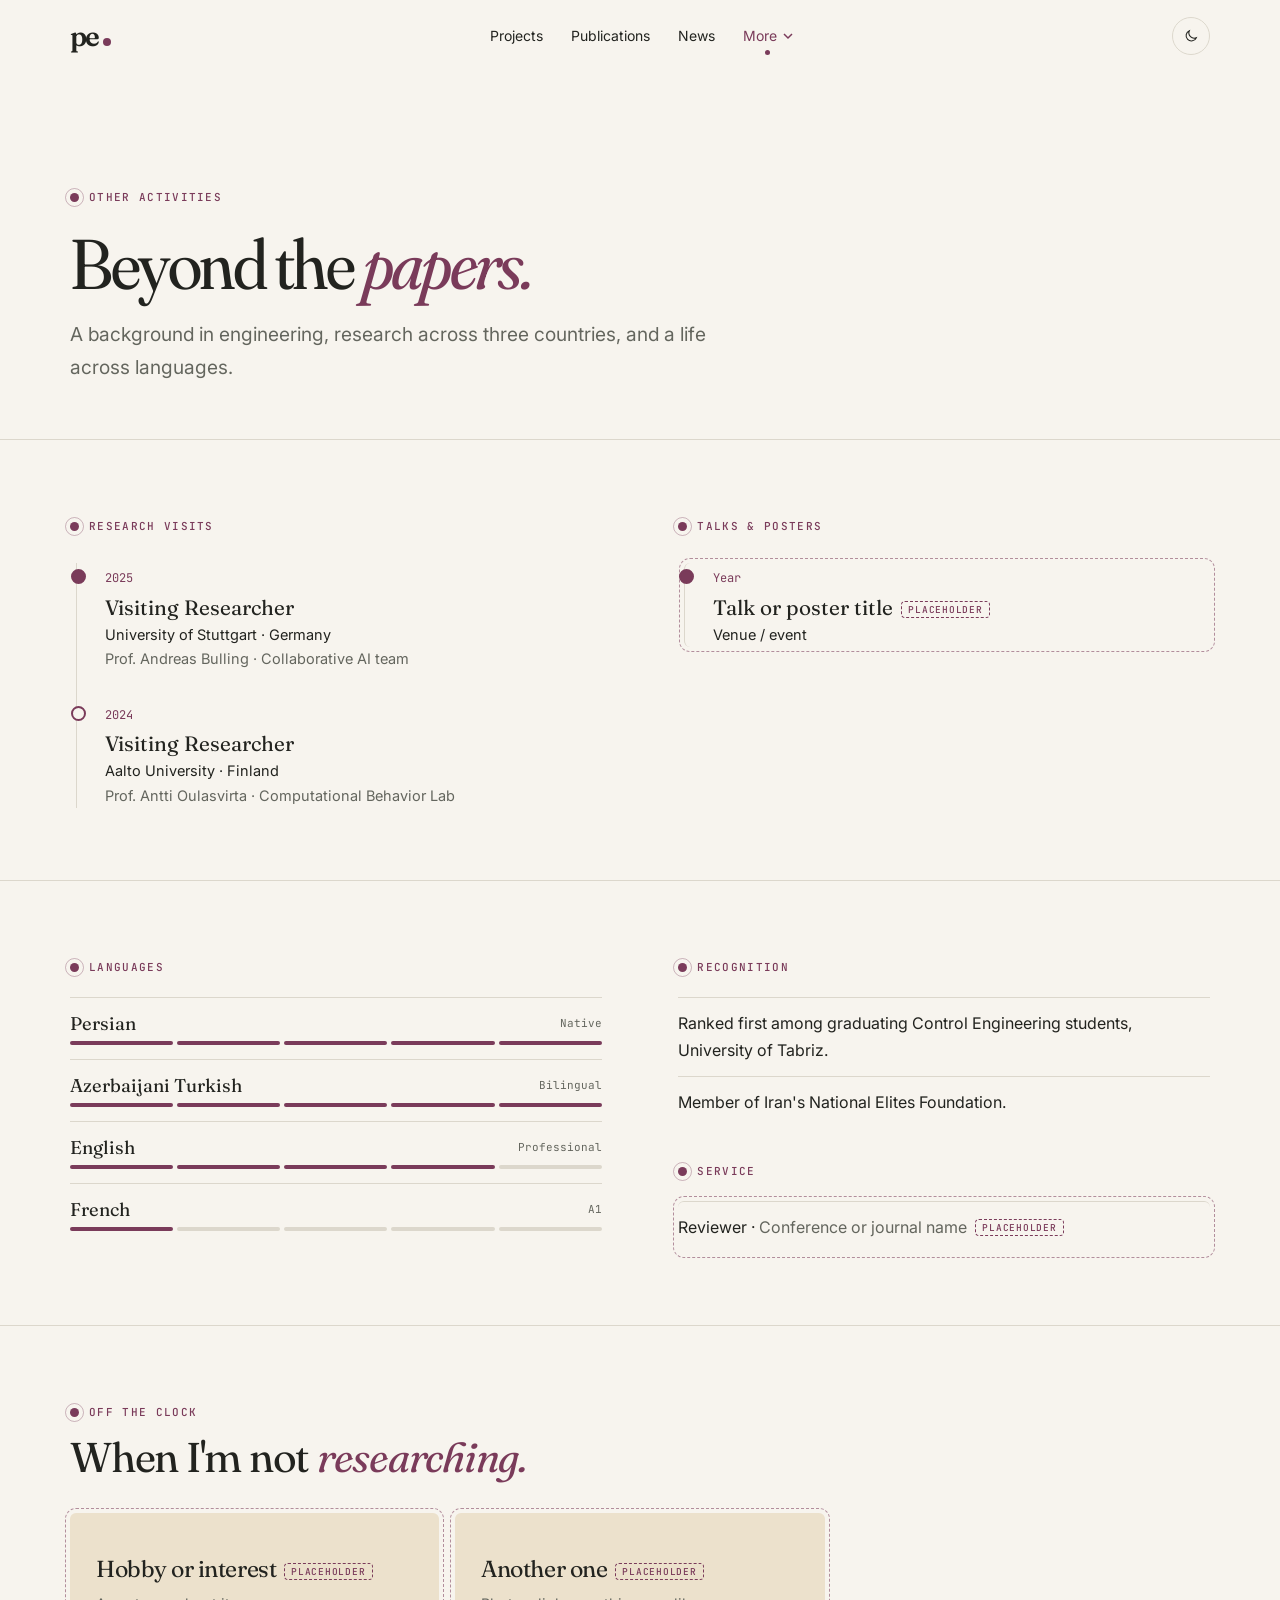
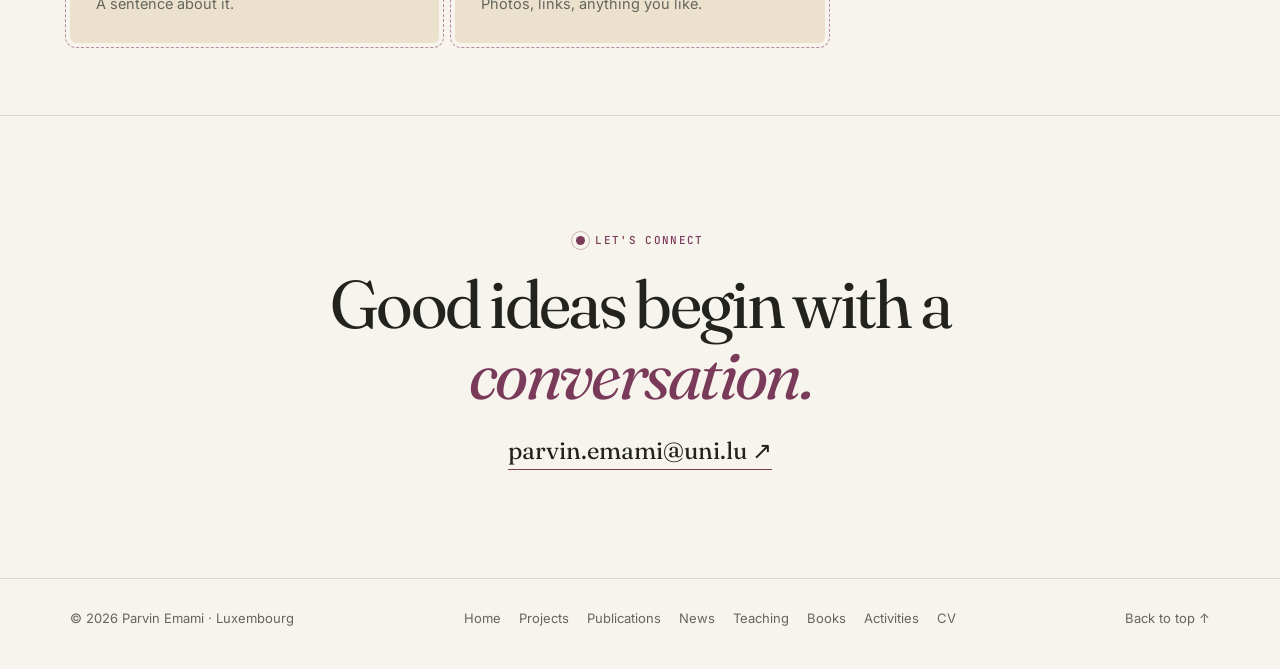
==== activities.html @ 9f2cbd9a "Multi-page academic website Co-Authored-By: Claude Opus 5.5 <noreply@anthropic.com>" ====
<!doctype html>
<html lang="en">
<head>
  <meta charset="utf-8">
  <meta name="viewport" content="width=device-width, initial-scale=1">
  <title>Activities · Parvin Emami</title>
  <meta name="description" content="Research visits, talks, service, languages and life beyond research.">
  <meta property="og:title" content="Activities · Parvin Emami">
  <meta property="og:description" content="Research visits, talks, service, languages and life beyond research.">
  <link rel="icon" href="assets/favicon.svg" type="image/svg+xml">
  <link rel="preconnect" href="https://fonts.googleapis.com">
  <link rel="preconnect" href="https://fonts.gstatic.com" crossorigin>
  <link rel="stylesheet" href="https://fonts.googleapis.com/css2?family=Fraunces:ital,opsz,wght,SOFT@0,9..144,300..600,0..100;1,9..144,300..600,0..100&family=Inter:wght@400;500;600&family=JetBrains+Mono:wght@400;500&family=Vazirmatn:wght@400;500&display=swap">
  <link rel="stylesheet" href="assets/css/site.css">
  <script>try{var t=localStorage.getItem("theme");if(t)document.documentElement.dataset.theme=t}catch(e){}</script>
</head>
<body data-page="activities" id="top">
  <a class="skip-link" href="#main">Skip to content</a>
  <header id="site-header"></header>
  <noscript><p class="wrap" style="padding:16px 0">This site uses JavaScript to display its content. Email: parvin.emami@uni.lu</p></noscript>
  <main id="main">
    <div class="wrap page-head">
      <p class="eyebrow"><span class="fix" aria-hidden="true"></span>Other activities</p>
      <h1 class="display">Beyond the <em>papers.</em></h1>
      <p class="lede">A background in engineering, research across three countries, and a life across languages.</p>
    </div>
    <section class="block"><div class="wrap grid-2" style="gap:clamp(32px,6vw,80px)">
      <div><p class="eyebrow"><span class="fix" aria-hidden="true"></span>Research visits</p><ol class="timeline" id="visits" style="margin-top:24px"></ol></div>
      <div><p class="eyebrow"><span class="fix" aria-hidden="true"></span>Talks &amp; posters</p><ol class="timeline" id="talks" style="margin-top:24px"></ol></div>
    </div></section>
    <section class="block"><div class="wrap grid-2" style="gap:clamp(32px,6vw,80px)">
      <div><p class="eyebrow"><span class="fix" aria-hidden="true"></span>Languages</p><dl id="languages" style="margin-top:16px"></dl></div>
      <div>
        <p class="eyebrow"><span class="fix" aria-hidden="true"></span>Recognition</p><ul class="plain-list" id="recognition" style="margin-top:16px"></ul>
        <p class="eyebrow" style="margin-top:36px"><span class="fix" aria-hidden="true"></span>Service</p><ul class="plain-list" id="service" style="margin-top:16px"></ul>
      </div>
    </div></section>
    <section class="block"><div class="wrap">
      <div class="block-head"><div><p class="eyebrow"><span class="fix" aria-hidden="true"></span>Off the clock</p><h2>When I'm not <em>researching.</em></h2></div></div>
      <div class="grid-3" id="hobbies"></div>
    </div></section>
  </main>
  <section id="contact" aria-label="Contact"></section>
  <footer id="site-footer"></footer>
  <script src="assets/js/data.js"></script>
  <script src="assets/js/main.js"></script>
</body>
</html>
---- assets/css/site.css ----
/* ==========================================================================
   Parvin Emami — site styles
   Colors live in the tokens below; dark mode redefines them.
   ========================================================================== */

:root {
  --paper: #f7f4ee;
  --paper-2: #efebe2;
  --ink: #22231f;
  --muted: #64665e;
  --line: #dcd7cc;
  --accent: #7a3b5a;        /* plum — fixations, links */
  --accent-soft: #e9d5df;
  --plum: #e8d3dc;
  --sky: #d5e0ea;
  --sage: #dbe3d3;
  --sand: #ece1cc;
  --gaze: rgba(122, 59, 90, .9);
  --gaze-soft: rgba(122, 59, 90, .14);
  --shadow: 0 1px 2px rgba(34, 35, 31, .05), 0 12px 30px -16px rgba(34, 35, 31, .22);

  --serif: "Fraunces", Georgia, "Times New Roman", serif;
  --sans: "Inter", system-ui, -apple-system, "Segoe UI", sans-serif;
  --mono: "JetBrains Mono", ui-monospace, SFMono-Regular, Menlo, monospace;
  --persian: "Vazirmatn", "Tahoma", sans-serif;

  --max: 1140px;
  --gutter: clamp(16px, 4vw, 40px);
  color-scheme: light;
}

@media (prefers-color-scheme: dark) {
  :root:not([data-theme="light"]) {
    --paper: #16171a; --paper-2: #1e1f23; --ink: #ece8e1; --muted: #a29f97; --line: #33343a;
    --accent: #e3a0bf; --accent-soft: #3d2531;
    --plum: #2e2229; --sky: #1f2a35; --sage: #222b20; --sand: #2c2719;
    --gaze: rgba(227, 160, 191, .9); --gaze-soft: rgba(227, 160, 191, .14);
    --shadow: 0 1px 2px rgba(0, 0, 0, .3), 0 12px 30px -16px rgba(0, 0, 0, .6);
    color-scheme: dark;
  }
}
:root[data-theme="dark"] {
  --paper: #16171a; --paper-2: #1e1f23; --ink: #ece8e1; --muted: #a29f97; --line: #33343a;
  --accent: #e3a0bf; --accent-soft: #3d2531;
  --plum: #2e2229; --sky: #1f2a35; --sage: #222b20; --sand: #2c2719;
  --gaze: rgba(227, 160, 191, .9); --gaze-soft: rgba(227, 160, 191, .14);
  --shadow: 0 1px 2px rgba(0, 0, 0, .3), 0 12px 30px -16px rgba(0, 0, 0, .6);
  color-scheme: dark;
}

/* ---------- Base ---------- */
* { box-sizing: border-box; }
html { scroll-behavior: smooth; scroll-padding-top: 90px; -webkit-text-size-adjust: 100%; }
body {
  margin: 0; background: var(--paper); color: var(--ink);
  font: 16px/1.7 var(--sans); overflow-x: hidden;
  transition: background-color .3s, color .3s;
}
::selection { background: var(--accent-soft); }
a { color: inherit; text-underline-offset: 4px; text-decoration-thickness: 1px; }
a:hover { color: var(--accent); }
:focus-visible { outline: 2px solid var(--accent); outline-offset: 4px; border-radius: 2px; }
h1, h2, h3, h4, p, figure, ul, ol, dl, dd { margin: 0; }
ul, ol { padding: 0; list-style: none; }
img { max-width: 100%; display: block; }
em { font-style: italic; }
button { font: inherit; color: inherit; }

.wrap { width: min(var(--max), 100% - 2 * var(--gutter)); margin-inline: auto; }
.skip-link { position: absolute; left: 16px; top: -100px; z-index: 100; padding: 8px 14px; background: var(--ink); color: var(--paper); border-radius: 6px; }
.skip-link:focus { top: 12px; }
.sr-only { position: absolute; width: 1px; height: 1px; overflow: hidden; clip: rect(0 0 0 0); white-space: nowrap; }

/* ---------- Type helpers ---------- */
.eyebrow {
  display: inline-flex; align-items: center; gap: 10px;
  font: 500 11px/1.4 var(--mono); letter-spacing: .12em; text-transform: uppercase; color: var(--accent);
}
.fix { /* a fixation dot: the site's recurring marker */
  position: relative; width: 9px; height: 9px; border-radius: 50%; background: var(--accent); flex: none;
}
.fix::after { content: ""; position: absolute; inset: -5px; border-radius: 50%; border: 1px solid var(--accent); opacity: .35; }
.display { font: 400 clamp(2.4rem, 6vw, 4.4rem)/1.02 var(--serif); letter-spacing: -.035em; font-variation-settings: "SOFT" 50, "opsz" 144; }
.display em, h2 em { color: var(--accent); }
.lede { font-size: clamp(1.05rem, 1.6vw, 1.2rem); color: var(--muted); max-width: 640px; }
.muted { color: var(--muted); }
.mono { font-family: var(--mono); font-size: 12px; }

/* ---------- Header / nav ---------- */
.site-header {
  position: sticky; top: 0; z-index: 50;
  background: color-mix(in srgb, var(--paper) 82%, transparent);
  backdrop-filter: saturate(1.4) blur(14px); -webkit-backdrop-filter: saturate(1.4) blur(14px);
  border-bottom: 1px solid transparent; transition: border-color .3s;
}
.site-header.scrolled { border-bottom-color: var(--line); }
.nav { display: flex; align-items: center; justify-content: space-between; gap: 20px; height: 72px; }
.wordmark { font: 600 28px/1 var(--serif); letter-spacing: -.06em; text-decoration: none; display: inline-flex; align-items: baseline; gap: 2px; }
.wordmark .fix { width: 8px; height: 8px; margin-left: 2px; }
.wordmark .fix::after { display: none; }
.nav-links { display: flex; align-items: center; gap: 4px; }
.nav-links > a, .more-btn {
  position: relative; padding: 8px 12px; border-radius: 999px; font-size: 14px; text-decoration: none;
  background: none; border: 0; cursor: pointer; display: inline-flex; align-items: center; gap: 6px;
}
.nav-links > a:hover, .more-btn:hover { background: var(--paper-2); color: var(--ink); }
.nav-links a[aria-current="page"], .more-btn.active { color: var(--accent); }
.nav-links > a[aria-current="page"]::after, .more-btn.active::after {
  content: ""; position: absolute; left: 50%; bottom: 1px; width: 5px; height: 5px; margin-left: -2.5px; border-radius: 50%; background: var(--accent);
}
.more { position: relative; }
.more-btn svg { transition: transform .2s; }
.more-btn[aria-expanded="true"] svg { transform: rotate(180deg); }
.more-menu {
  position: absolute; right: 0; top: calc(100% + 8px); min-width: 220px; padding: 8px;
  background: var(--paper); border: 1px solid var(--line); border-radius: 14px; box-shadow: var(--shadow);
  opacity: 0; visibility: hidden; transform: translateY(-4px); transition: .18s;
}
.more-menu.open { opacity: 1; visibility: visible; transform: none; }
.more-menu a { display: flex; flex-direction: column; padding: 9px 12px; border-radius: 9px; text-decoration: none; font-size: 14px; }
.more-menu a small { color: var(--muted); font-size: 12px; }
.more-menu a:hover { background: var(--paper-2); color: var(--ink); }
.more-menu a[aria-current="page"] { color: var(--accent); }
.nav-tools { display: flex; align-items: center; gap: 6px; }
.icon-btn {
  width: 38px; height: 38px; border-radius: 50%; border: 1px solid var(--line); background: none; cursor: pointer;
  display: inline-grid; place-items: center; transition: border-color .2s, background .2s;
}
.icon-btn:hover { border-color: var(--accent); }
.theme-btn .sun { display: none; }
:root[data-theme="dark"] .theme-btn .sun { display: block; }
:root[data-theme="dark"] .theme-btn .moon { display: none; }
@media (prefers-color-scheme: dark) {
  :root:not([data-theme="light"]) .theme-btn .sun { display: block; }
  :root:not([data-theme="light"]) .theme-btn .moon { display: none; }
}
.menu-btn { display: none; }

@media (max-width: 820px) {
  .menu-btn { display: inline-grid; }
  .nav-links {
    position: fixed; inset: 72px 0 auto 0; flex-direction: column; align-items: stretch; gap: 0;
    padding: 12px 16px 24px; background: var(--paper); border-bottom: 1px solid var(--line);
    transform: translateY(-8px); opacity: 0; visibility: hidden; transition: .2s; max-height: calc(100vh - 72px); overflow: auto;
  }
  .nav-links.open { transform: none; opacity: 1; visibility: visible; }
  .nav-links > a, .more-btn { padding: 12px 4px; border-radius: 0; font-size: 18px; font-family: var(--serif); border-bottom: 1px solid var(--line); width: 100%; justify-content: space-between; }
  .nav-links > a[aria-current="page"]::after, .more-btn.active::after { left: auto; right: 4px; top: 50%; margin-top: -2.5px; }
  .more-btn { display: none; }
  .more-menu { position: static; opacity: 1; visibility: visible; transform: none; box-shadow: none; border: 0; padding: 0; min-width: 0; background: none; }
  .more-menu a { padding: 12px 4px; border-radius: 0; font: 18px var(--serif); border-bottom: 1px solid var(--line); }
  .more-menu a small { display: none; }
}

/* ---------- Page heads ---------- */
.page-head { padding: clamp(48px, 9vw, 110px) 0 clamp(32px, 5vw, 56px); position: relative; }
.page-head .display { margin: 18px 0 18px; max-width: 900px; }
.page-head .persian-note { font-family: var(--persian); color: var(--muted); font-size: 14px; }

section.block { padding: clamp(40px, 6vw, 72px) 0; border-top: 1px solid var(--line); }
.block-head { display: flex; justify-content: space-between; align-items: end; gap: 24px; margin-bottom: 32px; flex-wrap: wrap; }
.block-head h2 { font: 400 clamp(1.8rem, 3.6vw, 2.6rem)/1.1 var(--serif); letter-spacing: -.03em; margin-top: 10px; }
.arrow-link { font-size: 14px; text-decoration: none; border-bottom: 1px solid var(--line); padding-bottom: 3px; white-space: nowrap; }
.arrow-link:hover { border-color: var(--accent); }

/* ---------- Home hero ---------- */
.hero { position: relative; min-height: calc(100svh - 72px); display: grid; align-items: center; padding: 40px 0 60px; isolation: isolate; }
#gaze-canvas { position: absolute; inset: 0; width: 100%; height: 100%; z-index: -1; pointer-events: none; }
.hero-grid { display: grid; grid-template-columns: 1.25fr .9fr; gap: clamp(32px, 6vw, 80px); align-items: center; }
.hero h1 { margin: 22px 0 10px; font: 400 clamp(3.4rem, 10vw, 7.6rem)/.9 var(--serif); letter-spacing: -.055em; font-variation-settings: "SOFT" 100, "opsz" 144; }
.hero h1 em { display: block; color: var(--accent); }
.name-native { font: 500 clamp(1.4rem, 3vw, 2rem)/1.4 var(--persian); color: var(--muted); direction: rtl; display: inline-block; margin-bottom: 22px; }
.hero-statement { font: italic 400 clamp(1.3rem, 2.4vw, 1.75rem)/1.3 var(--serif); letter-spacing: -.01em; max-width: 520px; }
.hero .intro { margin-top: 16px; color: var(--muted); max-width: 520px; }
.chips { display: flex; flex-wrap: wrap; gap: 8px; margin-top: 26px; }
.chip {
  display: inline-flex; align-items: center; gap: 8px; padding: 6px 13px; border-radius: 999px;
  border: 1px solid var(--line); font-size: 13px; text-decoration: none; background: color-mix(in srgb, var(--paper) 70%, transparent);
  transition: border-color .2s, transform .2s, background .2s; cursor: pointer;
}
.chip:hover, .chip[aria-pressed="true"] { border-color: var(--accent); color: var(--accent); }
.chip[aria-pressed="true"] { background: var(--accent-soft); }
.chip .count { font: 11px var(--mono); color: var(--muted); }
.socials { display: flex; flex-wrap: wrap; gap: 10px 22px; margin-top: 26px; }
.socials a { font-size: 14px; text-decoration: none; border-bottom: 1px solid var(--line); padding-bottom: 2px; }
.socials a:hover { border-color: var(--accent); }
.cta-row { display: flex; flex-wrap: wrap; gap: 12px; margin-top: 30px; }
.btn {
  display: inline-flex; align-items: center; gap: 10px; padding: 12px 20px; border-radius: 999px;
  background: var(--ink); color: var(--paper); text-decoration: none; font-size: 14px; border: 1px solid var(--ink); cursor: pointer;
  transition: transform .2s, background .2s, color .2s;
}
.btn:hover { color: var(--paper); background: var(--accent); border-color: var(--accent); transform: translateY(-1px); }
.btn.ghost { background: transparent; color: var(--ink); border-color: var(--line); }
.btn.ghost:hover { border-color: var(--accent); color: var(--accent); background: transparent; }

.portrait { position: relative; justify-self: center; width: min(400px, 100%); }
.portrait-frame {
  position: relative; aspect-ratio: 4 / 5; border-radius: 200px 200px 24px 24px; overflow: hidden;
  background: var(--plum); box-shadow: var(--shadow);
}
.portrait-frame img { width: 100%; height: 100%; object-fit: cover; position: relative; z-index: 1; }
.portrait-frame .monogram { position: absolute; inset: 0; display: grid; place-items: center; }
.portrait-frame .monogram svg { width: 100%; height: 100%; }
.portrait-tag {
  position: absolute; left: -18px; bottom: 32px; z-index: 2; padding: 10px 14px; border-radius: 14px;
  background: var(--paper); box-shadow: var(--shadow); font-size: 12px; max-width: 250px; display: flex; gap: 10px; align-items: center;
}
.portrait-tag .pulse { width: 8px; height: 8px; border-radius: 50%; background: #5b8c5a; flex: none; box-shadow: 0 0 0 0 rgba(91, 140, 90, .6); animation: pulse 2.4s infinite; }
@keyframes pulse { 70% { box-shadow: 0 0 0 9px rgba(91, 140, 90, 0); } 100% { box-shadow: 0 0 0 0 rgba(91, 140, 90, 0); } }
.portrait-caption { margin-top: 16px; font: 11px/1.5 var(--mono); color: var(--muted); text-align: center; }
.gaze-hint { position: absolute; bottom: 18px; left: 0; font: 11px var(--mono); color: var(--muted); display: flex; gap: 8px; align-items: center; }

/* ---------- Cards / grids ---------- */
.grid-3 { display: grid; grid-template-columns: repeat(3, 1fr); gap: 16px; }
.grid-2 { display: grid; grid-template-columns: repeat(2, 1fr); gap: 16px; }
.card {
  position: relative; padding: 26px; border-radius: 20px; background: var(--paper-2); overflow: hidden;
  transition: transform .3s cubic-bezier(.2, .8, .2, 1), box-shadow .3s;
}
a.card { text-decoration: none; display: block; }
a.card:hover { transform: translateY(-3px); box-shadow: var(--shadow); color: inherit; }
.card.plum { background: var(--plum); } .card.sky { background: var(--sky); } .card.sage { background: var(--sage); } .card.sand { background: var(--sand); }
.card .num { font: italic 300 2.2rem/1 var(--serif); opacity: .45; }
.card h3 { font: 400 1.45rem/1.2 var(--serif); letter-spacing: -.02em; margin: 16px 0 10px; }
.card p { font-size: 14.5px; color: var(--muted); }
.tag { font: 500 10.5px/1.4 var(--mono); letter-spacing: .1em; text-transform: uppercase; color: var(--accent); }

/* ---------- Projects page ---------- */
.project {
  display: grid; grid-template-columns: 90px 1fr 1fr; gap: clamp(20px, 4vw, 48px); padding: clamp(28px, 4vw, 44px);
  border-radius: 28px; margin-bottom: 18px; position: relative; overflow: hidden;
}
.project.plum { background: var(--plum); } .project.sky { background: var(--sky); } .project.sage { background: var(--sage); } .project.sand { background: var(--sand); }
.project .num { font: italic 300 3.4rem/1 var(--serif); opacity: .4; }
.project h2 { font: 400 clamp(1.7rem, 3.4vw, 2.5rem)/1.08 var(--serif); letter-spacing: -.03em; margin: 12px 0 0; }
.project .sub { margin-top: 10px; color: var(--muted); font-size: 14px; }
.project .body p { color: var(--ink); opacity: .85; }
.methods { display: flex; flex-wrap: wrap; gap: 6px; margin-top: 18px; }
.methods span { font: 11px var(--mono); padding: 4px 10px; border-radius: 999px; background: color-mix(in srgb, var(--paper) 60%, transparent); }
.status { display: inline-flex; gap: 8px; align-items: center; font: 11px var(--mono); margin-top: 18px; }
.related { margin-top: 20px; border-top: 1px solid color-mix(in srgb, var(--ink) 15%, transparent); padding-top: 14px; }
.related li { font-size: 14px; margin-top: 6px; }
.project svg.deco { position: absolute; right: -40px; bottom: -40px; width: 220px; opacity: .35; pointer-events: none; }

/* ---------- Publications ---------- */
.toolbar { display: flex; flex-wrap: wrap; gap: 14px; align-items: center; justify-content: space-between; margin-bottom: 28px; }
.search {
  flex: 1 1 260px; max-width: 360px; display: flex; align-items: center; gap: 10px; padding: 10px 16px;
  border: 1px solid var(--line); border-radius: 999px; background: var(--paper);
}
.search input { border: 0; outline: 0; background: none; font: inherit; font-size: 14px; color: var(--ink); width: 100%; }
.search:focus-within { border-color: var(--accent); }
.year-group { display: grid; grid-template-columns: 110px 1fr; gap: 24px; padding: 26px 0; border-top: 1px solid var(--line); }
.year-group .yr { font: 300 2.4rem/1 var(--serif); color: var(--muted); position: sticky; top: 96px; align-self: start; }
.pub { padding: 6px 0 22px; }
.pub + .pub { border-top: 1px dashed var(--line); padding-top: 22px; }
.pub h3 { font: 400 1.3rem/1.3 var(--serif); letter-spacing: -.01em; margin: 8px 0 6px; }
.pub h3 a { text-decoration: none; }
.pub h3 a:hover { text-decoration: underline; }
.pub .authors { font-size: 14px; color: var(--muted); }
.pub .authors strong { color: var(--ink); font-weight: 600; }
.pub-actions { display: flex; flex-wrap: wrap; gap: 8px; margin-top: 12px; }
.pill {
  font: 11px var(--mono); padding: 5px 11px; border-radius: 999px; border: 1px solid var(--line); background: none;
  text-decoration: none; cursor: pointer; display: inline-flex; gap: 6px; align-items: center;
}
.pill:hover { border-color: var(--accent); color: var(--accent); }
.venue { display: inline-block; font: 500 10.5px/1 var(--mono); letter-spacing: .08em; padding: 5px 9px; border-radius: 6px; background: var(--accent-soft); color: var(--accent); }
.empty { padding: 40px 0; color: var(--muted); font-style: italic; }
.manuscripts li { display: grid; grid-template-columns: 180px 1fr; gap: 20px; padding: 16px 0; border-top: 1px dashed var(--line); }
.manuscripts h3 { font: 400 1.15rem/1.35 var(--serif); }

/* ---------- News: the scanpath timeline ---------- */
.scanpath { position: relative; padding-left: 0; }
.scanpath::before { content: ""; position: absolute; left: 120px; top: 8px; bottom: 8px; width: 1px; background: var(--line); }
.scanpath li { position: relative; display: grid; grid-template-columns: 120px 1fr; gap: 0; padding: 14px 0; }
.scanpath .when { font: 12px/1.8 var(--mono); color: var(--muted); padding-right: 28px; text-align: right; }
.scanpath .what { padding-left: 40px; position: relative; }
.scanpath .node { position: absolute; left: 0; top: 13px; transform: translate(-50%, 0); border-radius: 50%; background: var(--paper); border: 2px solid var(--accent); display: grid; place-items: center; }
.scanpath .node::before { content: ""; width: 40%; height: 40%; border-radius: 50%; background: var(--accent); }
.scanpath .node.w1 { width: 14px; height: 14px; } .scanpath .node.w2 { width: 20px; height: 20px; } .scanpath .node.w3 { width: 28px; height: 28px; top: 9px; }
.scanpath .what p { font-size: 16px; }
.scanpath .what p em { font-family: var(--serif); font-size: 1.05em; }
.scanpath .tag { display: block; margin-bottom: 2px; }
.reveal { opacity: 0; transform: translateY(14px); transition: opacity .7s, transform .7s cubic-bezier(.2, .8, .2, 1); }
.reveal.in { opacity: 1; transform: none; }

/* compact news list on home */
.news-mini li { display: grid; grid-template-columns: 70px 1fr; gap: 16px; padding: 14px 0; border-top: 1px solid var(--line); font-size: 15px; }
.news-mini li:first-child { border-top: 0; }
.news-mini .when { font: 12px/1.9 var(--mono); color: var(--accent); }

/* ---------- Teaching ---------- */
.course { display: flex; justify-content: space-between; gap: 16px; padding: 18px 0; border-top: 1px solid var(--line); align-items: baseline; }
.course h3 { font: 400 1.4rem/1.2 var(--serif); }
.students { width: 100%; border-collapse: collapse; font-size: 14px; }
.students th { text-align: left; font: 500 10.5px var(--mono); letter-spacing: .1em; text-transform: uppercase; color: var(--muted); padding: 10px 12px 10px 0; border-bottom: 1px solid var(--line); }
.students td { padding: 14px 12px 14px 0; border-bottom: 1px solid var(--line); vertical-align: top; }
.table-scroll { overflow-x: auto; }

/* ---------- Books: a shelf ---------- */
.shelf { display: flex; align-items: flex-end; gap: 6px; padding: 0 12px; min-height: 280px; border-bottom: 10px solid var(--ink); border-radius: 0 0 4px 4px; overflow-x: auto; overflow-y: hidden; padding-top: 30px; }
.spine {
  flex: none; width: 52px; border-radius: 4px 4px 0 0; padding: 14px 0; cursor: pointer; border: 0;
  writing-mode: vertical-rl; transform-origin: bottom center; transition: transform .3s cubic-bezier(.2, .8, .2, 1);
  font: 500 14px/1 var(--serif); letter-spacing: .02em; text-align: left; display: flex; align-items: center; justify-content: space-between;
  box-shadow: inset -4px 0 0 rgba(0, 0, 0, .08), inset 3px 0 0 rgba(255, 255, 255, .25);
  color: #2a2420;
}
.spine small { font: 10px var(--mono); opacity: .7; }
.spine:hover, .spine[aria-pressed="true"] { transform: translateY(-16px) rotate(-2deg); }
.spine:focus-visible { outline-offset: 2px; }
.book-detail { margin-top: 28px; padding: 28px; border-radius: 20px; background: var(--paper-2); min-height: 140px; display: grid; grid-template-columns: 1fr auto; gap: 20px; }
.book-detail h3 { font: 400 1.7rem/1.2 var(--serif); margin: 8px 0 4px; }
.legend { display: flex; flex-wrap: wrap; gap: 16px; font: 12px var(--mono); color: var(--muted); margin-top: 16px; }
.legend i { display: inline-block; width: 10px; height: 10px; border-radius: 2px; margin-right: 6px; vertical-align: -1px; }

/* ---------- Activities ---------- */
.lang { display: grid; grid-template-columns: 1fr auto; gap: 6px 16px; padding: 14px 0; border-top: 1px solid var(--line); align-items: center; }
.lang .meter { grid-column: 1 / -1; display: flex; gap: 4px; }
.lang .meter i { flex: 1; height: 4px; border-radius: 4px; background: var(--line); }
.lang .meter i.on { background: var(--accent); }
.lang dt { font: 400 1.15rem var(--serif); }
.lang dd { font: 11px var(--mono); color: var(--muted); }
.plain-list li { padding: 12px 0; border-top: 1px solid var(--line); }

/* ---------- CV timeline ---------- */
.timeline li { position: relative; padding: 0 0 28px 28px; border-left: 1px solid var(--line); margin-left: 6px; }
.timeline li:last-child { padding-bottom: 0; }
.timeline li::before { content: ""; position: absolute; left: -6px; top: 6px; width: 11px; height: 11px; border-radius: 50%; background: var(--paper); border: 2px solid var(--accent); }
.timeline li:first-child::before { background: var(--accent); }
.timeline .yrs { font: 12px var(--mono); color: var(--accent); }
.timeline h3 { font: 400 1.3rem/1.25 var(--serif); margin: 4px 0 2px; }
.timeline p { font-size: 14.5px; }

/* ---------- Placeholders ---------- */
.placeholder { outline: 1.5px dashed color-mix(in srgb, var(--accent) 55%, transparent); outline-offset: 4px; border-radius: 6px; }
.ph-badge { font: 500 9.5px var(--mono); letter-spacing: .08em; text-transform: uppercase; color: var(--accent); border: 1px dashed var(--accent); border-radius: 4px; padding: 1px 6px; margin-left: 8px; vertical-align: 2px; white-space: nowrap; }

/* ---------- Contact band & footer ---------- */
.contact-band { padding: clamp(56px, 9vw, 110px) 0; border-top: 1px solid var(--line); text-align: center; position: relative; overflow: hidden; }
.contact-band h2 { font: 400 clamp(2.2rem, 6vw, 4.2rem)/1.05 var(--serif); letter-spacing: -.04em; margin: 16px auto 26px; max-width: 800px; }
.contact-band h2 em { color: var(--accent); }
.mail-link { font: 400 clamp(1.1rem, 2.4vw, 1.5rem) var(--serif); text-decoration: none; border-bottom: 1px solid var(--accent); padding-bottom: 4px; word-break: break-word; }
.site-footer { border-top: 1px solid var(--line); padding: 28px 0 40px; font-size: 13px; color: var(--muted); }
.site-footer .wrap { display: flex; flex-wrap: wrap; justify-content: space-between; gap: 14px 24px; align-items: center; }
.site-footer nav { display: flex; flex-wrap: wrap; gap: 6px 18px; }
.site-footer a { text-decoration: none; }

/* ---------- Toast ---------- */
.toast { position: fixed; left: 50%; bottom: 24px; transform: translate(-50%, 20px); background: var(--ink); color: var(--paper); padding: 10px 18px; border-radius: 999px; font-size: 13px; opacity: 0; transition: .25s; z-index: 80; pointer-events: none; }
.toast.show { opacity: 1; transform: translate(-50%, 0); }

/* ---------- Responsive ---------- */
@media (max-width: 960px) {
  .grid-3 { grid-template-columns: 1fr 1fr; }
  .project { grid-template-columns: 1fr; }
  .project .num { font-size: 2.4rem; }
}
@media (max-width: 820px) {
  .hero { min-height: auto; padding-top: 28px; }
  .hero-grid { grid-template-columns: 1fr; }
  .portrait { order: -1; width: min(240px, 70%); justify-self: start; }
  .portrait-tag { left: auto; right: -12px; bottom: 16px; max-width: 200px; }
  .gaze-hint { display: none; }
  .grid-2 { grid-template-columns: 1fr; }
  .year-group { grid-template-columns: 1fr; gap: 6px; }
  .year-group .yr { position: static; font-size: 1.8rem; }
  .manuscripts li { grid-template-columns: 1fr; gap: 4px; }
  .scanpath::before { left: 12px; }
  .scanpath li { grid-template-columns: 1fr; padding-left: 12px; }
  .scanpath .when { text-align: left; padding: 0 0 2px 32px; }
  .scanpath .what { padding-left: 32px; }
  .scanpath .node { top: -20px; }
  .scanpath .node.w3 { top: -24px; }
  .book-detail { grid-template-columns: 1fr; }
}
@media (max-width: 560px) {
  .grid-3 { grid-template-columns: 1fr; }
  .news-mini li { grid-template-columns: 1fr; gap: 2px; }
  .course { flex-direction: column; gap: 4px; }
}

@media (prefers-reduced-motion: reduce) {
  *, *::before, *::after { animation: none !important; transition: none !important; scroll-behavior: auto !important; }
  .reveal { opacity: 1; transform: none; }
}

@media print {
  .site-header, .site-footer, #gaze-canvas, .contact-band, .toolbar, .pub-actions { display: none !important; }
  body { background: #fff; color: #000; }
}
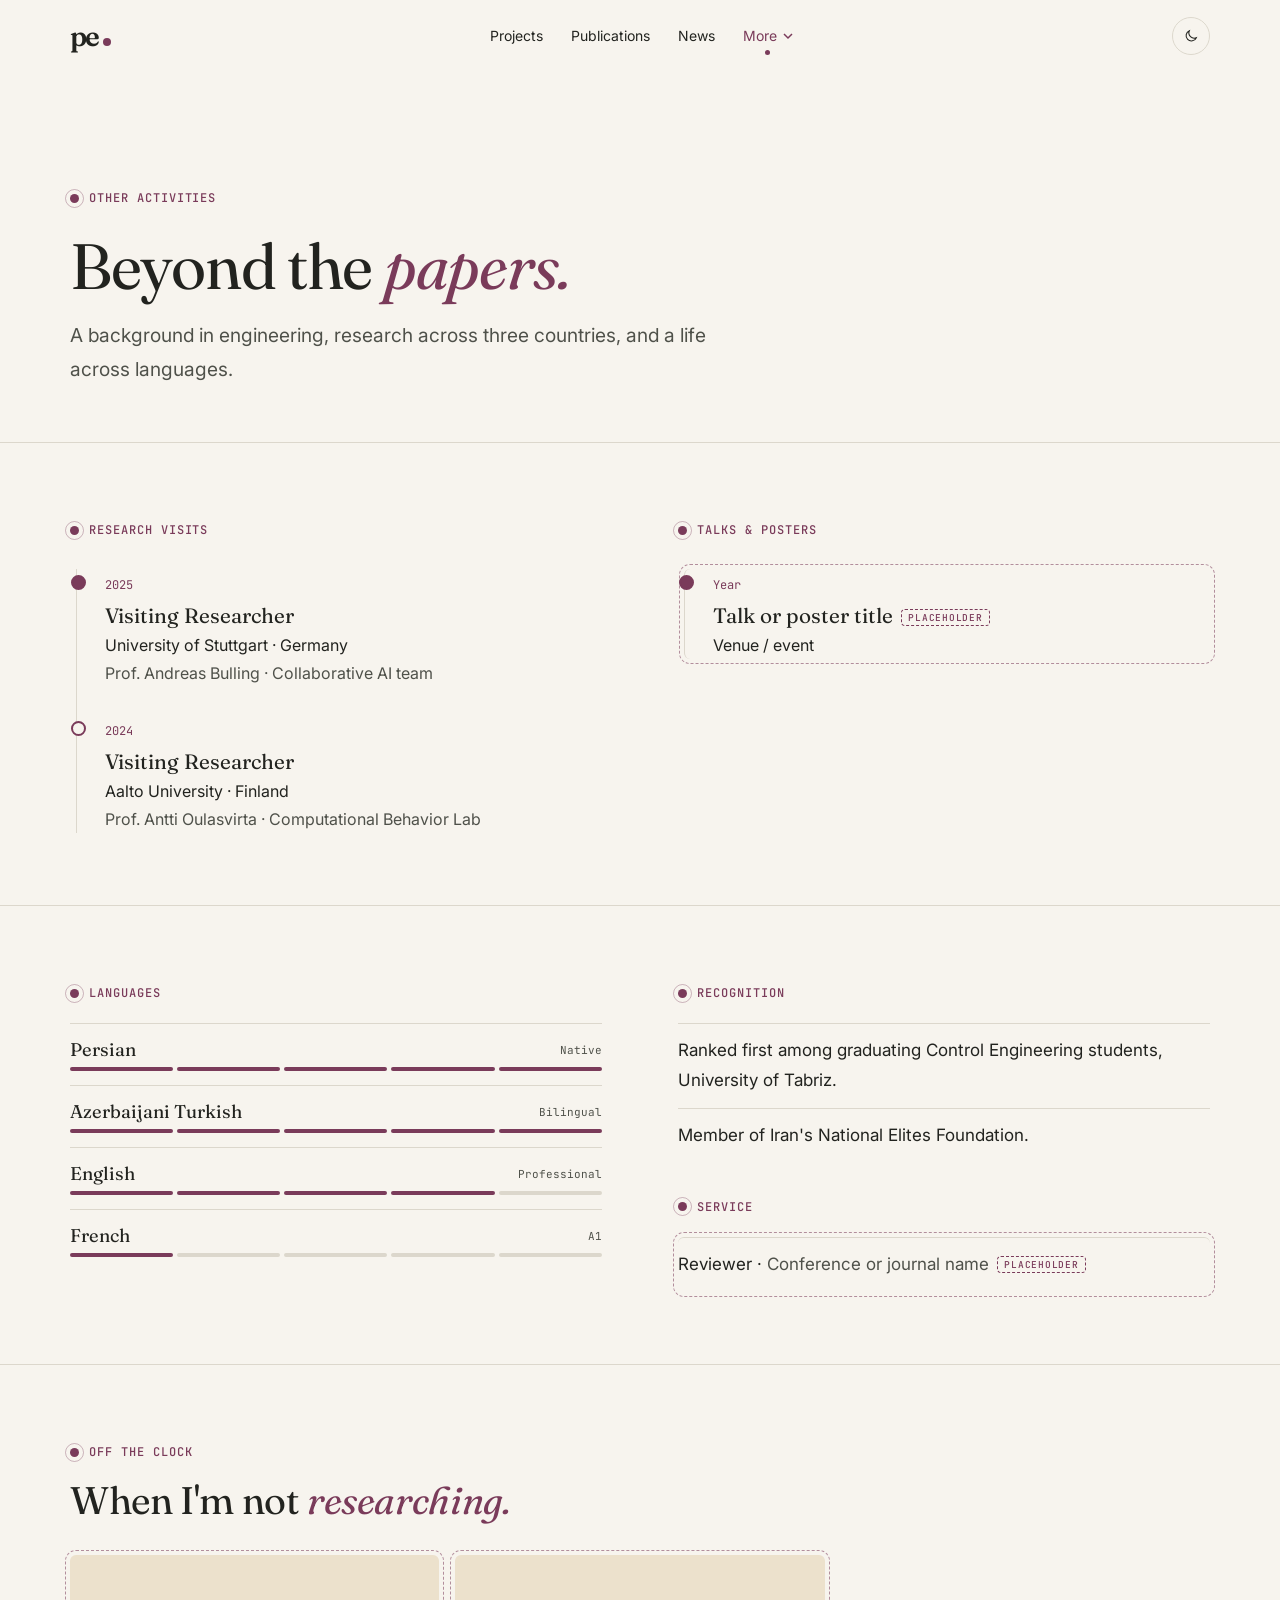
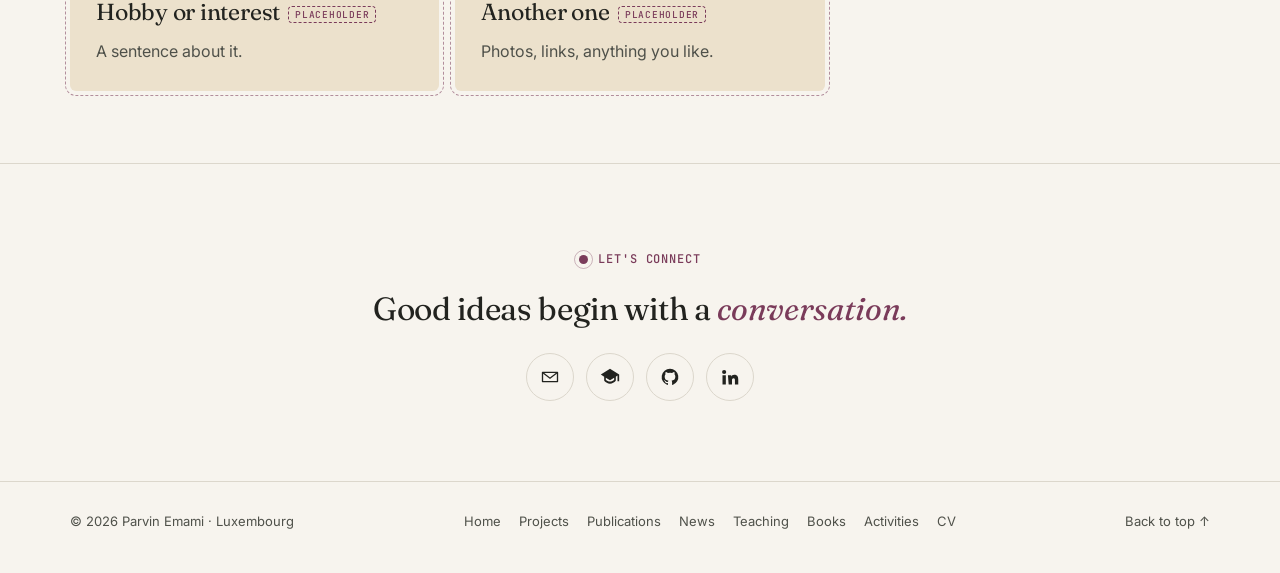
==== commit e2543020: "Improve readability, icon contact links, remove Persian name and em dashes Co-Authored-By: Claude Op" ====
--- a/activities.html
+++ b/activities.html
@@ -10,7 +10,7 @@
   <link rel="icon" href="assets/favicon.svg" type="image/svg+xml">
   <link rel="preconnect" href="https://fonts.googleapis.com">
   <link rel="preconnect" href="https://fonts.gstatic.com" crossorigin>
-  <link rel="stylesheet" href="https://fonts.googleapis.com/css2?family=Fraunces:ital,opsz,wght,SOFT@0,9..144,300..600,0..100;1,9..144,300..600,0..100&family=Inter:wght@400;500;600&family=JetBrains+Mono:wght@400;500&family=Vazirmatn:wght@400;500&display=swap">
+  <link rel="stylesheet" href="https://fonts.googleapis.com/css2?family=Fraunces:ital,opsz,wght,SOFT@0,9..144,300..600,0..100;1,9..144,300..600,0..100&family=Inter:wght@400;500;600&family=JetBrains+Mono:wght@400;500&display=swap">
   <link rel="stylesheet" href="assets/css/site.css">
   <script>try{var t=localStorage.getItem("theme");if(t)document.documentElement.dataset.theme=t}catch(e){}</script>
 </head>
--- a/assets/css/site.css
+++ b/assets/css/site.css
@@ -7,7 +7,7 @@
   --paper: #f7f4ee;
   --paper-2: #efebe2;
   --ink: #22231f;
-  --muted: #64665e;
+  --muted: #4f514a;
   --line: #dcd7cc;
   --accent: #7a3b5a;        /* plum — fixations, links */
   --accent-soft: #e9d5df;
@@ -31,7 +31,7 @@
 
 @media (prefers-color-scheme: dark) {
   :root:not([data-theme="light"]) {
-    --paper: #16171a; --paper-2: #1e1f23; --ink: #ece8e1; --muted: #a29f97; --line: #33343a;
+    --paper: #16171a; --paper-2: #1e1f23; --ink: #ece8e1; --muted: #bdb9b1; --line: #33343a;
     --accent: #e3a0bf; --accent-soft: #3d2531;
     --plum: #2e2229; --sky: #1f2a35; --sage: #222b20; --sand: #2c2719;
     --gaze: rgba(227, 160, 191, .9); --gaze-soft: rgba(227, 160, 191, .14);
@@ -40,7 +40,7 @@
   }
 }
 :root[data-theme="dark"] {
-  --paper: #16171a; --paper-2: #1e1f23; --ink: #ece8e1; --muted: #a29f97; --line: #33343a;
+  --paper: #16171a; --paper-2: #1e1f23; --ink: #ece8e1; --muted: #bdb9b1; --line: #33343a;
   --accent: #e3a0bf; --accent-soft: #3d2531;
   --plum: #2e2229; --sky: #1f2a35; --sage: #222b20; --sand: #2c2719;
   --gaze: rgba(227, 160, 191, .9); --gaze-soft: rgba(227, 160, 191, .14);
@@ -53,7 +53,7 @@
 html { scroll-behavior: smooth; scroll-padding-top: 90px; -webkit-text-size-adjust: 100%; }
 body {
   margin: 0; background: var(--paper); color: var(--ink);
-  font: 16px/1.7 var(--sans); overflow-x: hidden;
+  font: 17px/1.75 var(--sans); overflow-x: hidden;
   transition: background-color .3s, color .3s;
 }
 ::selection { background: var(--accent-soft); }
@@ -74,13 +74,13 @@
 /* ---------- Type helpers ---------- */
 .eyebrow {
   display: inline-flex; align-items: center; gap: 10px;
-  font: 500 11px/1.4 var(--mono); letter-spacing: .12em; text-transform: uppercase; color: var(--accent);
+  font: 500 12px/1.4 var(--mono); letter-spacing: .08em; text-transform: uppercase; color: var(--accent);
 }
 .fix { /* a fixation dot: the site's recurring marker */
   position: relative; width: 9px; height: 9px; border-radius: 50%; background: var(--accent); flex: none;
 }
 .fix::after { content: ""; position: absolute; inset: -5px; border-radius: 50%; border: 1px solid var(--accent); opacity: .35; }
-.display { font: 400 clamp(2.4rem, 6vw, 4.4rem)/1.02 var(--serif); letter-spacing: -.035em; font-variation-settings: "SOFT" 50, "opsz" 144; }
+.display { font: 400 clamp(2.3rem, 5.5vw, 4rem)/1.1 var(--serif); letter-spacing: -.02em; }
 .display em, h2 em { color: var(--accent); }
 .lede { font-size: clamp(1.05rem, 1.6vw, 1.2rem); color: var(--muted); max-width: 640px; }
 .muted { color: var(--muted); }
@@ -159,7 +159,7 @@
 
 section.block { padding: clamp(40px, 6vw, 72px) 0; border-top: 1px solid var(--line); }
 .block-head { display: flex; justify-content: space-between; align-items: end; gap: 24px; margin-bottom: 32px; flex-wrap: wrap; }
-.block-head h2 { font: 400 clamp(1.8rem, 3.6vw, 2.6rem)/1.1 var(--serif); letter-spacing: -.03em; margin-top: 10px; }
+.block-head h2 { font: 400 clamp(1.8rem, 3.4vw, 2.4rem)/1.2 var(--serif); letter-spacing: -.01em; margin-top: 10px; }
 .arrow-link { font-size: 14px; text-decoration: none; border-bottom: 1px solid var(--line); padding-bottom: 3px; white-space: nowrap; }
 .arrow-link:hover { border-color: var(--accent); }
 
@@ -167,15 +167,14 @@
 .hero { position: relative; min-height: calc(100svh - 72px); display: grid; align-items: center; padding: 40px 0 60px; isolation: isolate; }
 #gaze-canvas { position: absolute; inset: 0; width: 100%; height: 100%; z-index: -1; pointer-events: none; }
 .hero-grid { display: grid; grid-template-columns: 1.25fr .9fr; gap: clamp(32px, 6vw, 80px); align-items: center; }
-.hero h1 { margin: 22px 0 10px; font: 400 clamp(3.4rem, 10vw, 7.6rem)/.9 var(--serif); letter-spacing: -.055em; font-variation-settings: "SOFT" 100, "opsz" 144; }
+.hero h1 { margin: 22px 0 24px; font: 400 clamp(3.2rem, 9vw, 6.6rem)/1 var(--serif); letter-spacing: -.03em; }
 .hero h1 em { display: block; color: var(--accent); }
-.name-native { font: 500 clamp(1.4rem, 3vw, 2rem)/1.4 var(--persian); color: var(--muted); direction: rtl; display: inline-block; margin-bottom: 22px; }
-.hero-statement { font: italic 400 clamp(1.3rem, 2.4vw, 1.75rem)/1.3 var(--serif); letter-spacing: -.01em; max-width: 520px; }
-.hero .intro { margin-top: 16px; color: var(--muted); max-width: 520px; }
+.hero-statement { font: 500 clamp(1.25rem, 2.2vw, 1.6rem)/1.4 var(--serif); max-width: 520px; }
+.hero .intro { margin-top: 14px; color: var(--muted); max-width: 540px; font-size: 18px; }
 .chips { display: flex; flex-wrap: wrap; gap: 8px; margin-top: 26px; }
 .chip {
-  display: inline-flex; align-items: center; gap: 8px; padding: 6px 13px; border-radius: 999px;
-  border: 1px solid var(--line); font-size: 13px; text-decoration: none; background: color-mix(in srgb, var(--paper) 70%, transparent);
+  display: inline-flex; align-items: center; gap: 8px; padding: 7px 14px; border-radius: 999px;
+  border: 1px solid var(--line); font-size: 14px; text-decoration: none; background: color-mix(in srgb, var(--paper) 70%, transparent);
   transition: border-color .2s, transform .2s, background .2s; cursor: pointer;
 }
 .chip:hover, .chip[aria-pressed="true"] { border-color: var(--accent); color: var(--accent); }
@@ -222,9 +221,9 @@
 a.card:hover { transform: translateY(-3px); box-shadow: var(--shadow); color: inherit; }
 .card.plum { background: var(--plum); } .card.sky { background: var(--sky); } .card.sage { background: var(--sage); } .card.sand { background: var(--sand); }
 .card .num { font: italic 300 2.2rem/1 var(--serif); opacity: .45; }
-.card h3 { font: 400 1.45rem/1.2 var(--serif); letter-spacing: -.02em; margin: 16px 0 10px; }
-.card p { font-size: 14.5px; color: var(--muted); }
-.tag { font: 500 10.5px/1.4 var(--mono); letter-spacing: .1em; text-transform: uppercase; color: var(--accent); }
+.card h3 { font: 400 1.45rem/1.3 var(--serif); letter-spacing: -.01em; margin: 16px 0 10px; }
+.card p { font-size: 16px; color: var(--muted); }
+.tag { font: 500 11.5px/1.4 var(--mono); letter-spacing: .06em; text-transform: uppercase; color: var(--accent); }
 
 /* ---------- Projects page ---------- */
 .project {
@@ -233,8 +232,8 @@
 }
 .project.plum { background: var(--plum); } .project.sky { background: var(--sky); } .project.sage { background: var(--sage); } .project.sand { background: var(--sand); }
 .project .num { font: italic 300 3.4rem/1 var(--serif); opacity: .4; }
-.project h2 { font: 400 clamp(1.7rem, 3.4vw, 2.5rem)/1.08 var(--serif); letter-spacing: -.03em; margin: 12px 0 0; }
-.project .sub { margin-top: 10px; color: var(--muted); font-size: 14px; }
+.project h2 { font: 400 clamp(1.7rem, 3.2vw, 2.3rem)/1.2 var(--serif); letter-spacing: -.01em; margin: 12px 0 0; }
+.project .sub { margin-top: 10px; color: var(--muted); font-size: 16px; }
 .project .body p { color: var(--ink); opacity: .85; }
 .methods { display: flex; flex-wrap: wrap; gap: 6px; margin-top: 18px; }
 .methods span { font: 11px var(--mono); padding: 4px 10px; border-radius: 999px; background: color-mix(in srgb, var(--paper) 60%, transparent); }
@@ -255,10 +254,10 @@
 .year-group .yr { font: 300 2.4rem/1 var(--serif); color: var(--muted); position: sticky; top: 96px; align-self: start; }
 .pub { padding: 6px 0 22px; }
 .pub + .pub { border-top: 1px dashed var(--line); padding-top: 22px; }
-.pub h3 { font: 400 1.3rem/1.3 var(--serif); letter-spacing: -.01em; margin: 8px 0 6px; }
+.pub h3 { font: 500 1.25rem/1.4 var(--serif); margin: 8px 0 6px; }
 .pub h3 a { text-decoration: none; }
 .pub h3 a:hover { text-decoration: underline; }
-.pub .authors { font-size: 14px; color: var(--muted); }
+.pub .authors { font-size: 15.5px; color: var(--muted); }
 .pub .authors strong { color: var(--ink); font-weight: 600; }
 .pub-actions { display: flex; flex-wrap: wrap; gap: 8px; margin-top: 12px; }
 .pill {
@@ -281,13 +280,13 @@
 .scanpath .node::before { content: ""; width: 40%; height: 40%; border-radius: 50%; background: var(--accent); }
 .scanpath .node.w1 { width: 14px; height: 14px; } .scanpath .node.w2 { width: 20px; height: 20px; } .scanpath .node.w3 { width: 28px; height: 28px; top: 9px; }
 .scanpath .what p { font-size: 16px; }
-.scanpath .what p em { font-family: var(--serif); font-size: 1.05em; }
+.scanpath .what p em { font-family: var(--serif); font-style: normal; font-weight: 500; }
 .scanpath .tag { display: block; margin-bottom: 2px; }
 .reveal { opacity: 0; transform: translateY(14px); transition: opacity .7s, transform .7s cubic-bezier(.2, .8, .2, 1); }
 .reveal.in { opacity: 1; transform: none; }
 
 /* compact news list on home */
-.news-mini li { display: grid; grid-template-columns: 70px 1fr; gap: 16px; padding: 14px 0; border-top: 1px solid var(--line); font-size: 15px; }
+.news-mini li { display: grid; grid-template-columns: 70px 1fr; gap: 16px; padding: 14px 0; border-top: 1px solid var(--line); font-size: 16px; }
 .news-mini li:first-child { border-top: 0; }
 .news-mini .when { font: 12px/1.9 var(--mono); color: var(--accent); }
 
@@ -332,17 +331,19 @@
 .timeline li:first-child::before { background: var(--accent); }
 .timeline .yrs { font: 12px var(--mono); color: var(--accent); }
 .timeline h3 { font: 400 1.3rem/1.25 var(--serif); margin: 4px 0 2px; }
-.timeline p { font-size: 14.5px; }
+.timeline p { font-size: 16px; }
 
 /* ---------- Placeholders ---------- */
 .placeholder { outline: 1.5px dashed color-mix(in srgb, var(--accent) 55%, transparent); outline-offset: 4px; border-radius: 6px; }
 .ph-badge { font: 500 9.5px var(--mono); letter-spacing: .08em; text-transform: uppercase; color: var(--accent); border: 1px dashed var(--accent); border-radius: 4px; padding: 1px 6px; margin-left: 8px; vertical-align: 2px; white-space: nowrap; }
 
 /* ---------- Contact band & footer ---------- */
-.contact-band { padding: clamp(56px, 9vw, 110px) 0; border-top: 1px solid var(--line); text-align: center; position: relative; overflow: hidden; }
-.contact-band h2 { font: 400 clamp(2.2rem, 6vw, 4.2rem)/1.05 var(--serif); letter-spacing: -.04em; margin: 16px auto 26px; max-width: 800px; }
+.contact-band { padding: clamp(48px, 7vw, 80px) 0; border-top: 1px solid var(--line); text-align: center; position: relative; overflow: hidden; }
+.contact-band h2 { font: 400 clamp(1.3rem, 3vw, 2rem)/1.3 var(--serif); letter-spacing: -.01em; margin: 14px auto 24px; }
 .contact-band h2 em { color: var(--accent); }
-.mail-link { font: 400 clamp(1.1rem, 2.4vw, 1.5rem) var(--serif); text-decoration: none; border-bottom: 1px solid var(--accent); padding-bottom: 4px; word-break: break-word; }
+.contact-icons { display: flex; justify-content: center; flex-wrap: wrap; gap: 12px; }
+.icon-link { width: 48px; height: 48px; border-radius: 50%; border: 1px solid var(--line); display: grid; place-items: center; transition: border-color .2s, color .2s, transform .2s; }
+.icon-link:hover { border-color: var(--accent); color: var(--accent); transform: translateY(-2px); }
 .site-footer { border-top: 1px solid var(--line); padding: 28px 0 40px; font-size: 13px; color: var(--muted); }
 .site-footer .wrap { display: flex; flex-wrap: wrap; justify-content: space-between; gap: 14px 24px; align-items: center; }
 .site-footer nav { display: flex; flex-wrap: wrap; gap: 6px 18px; }
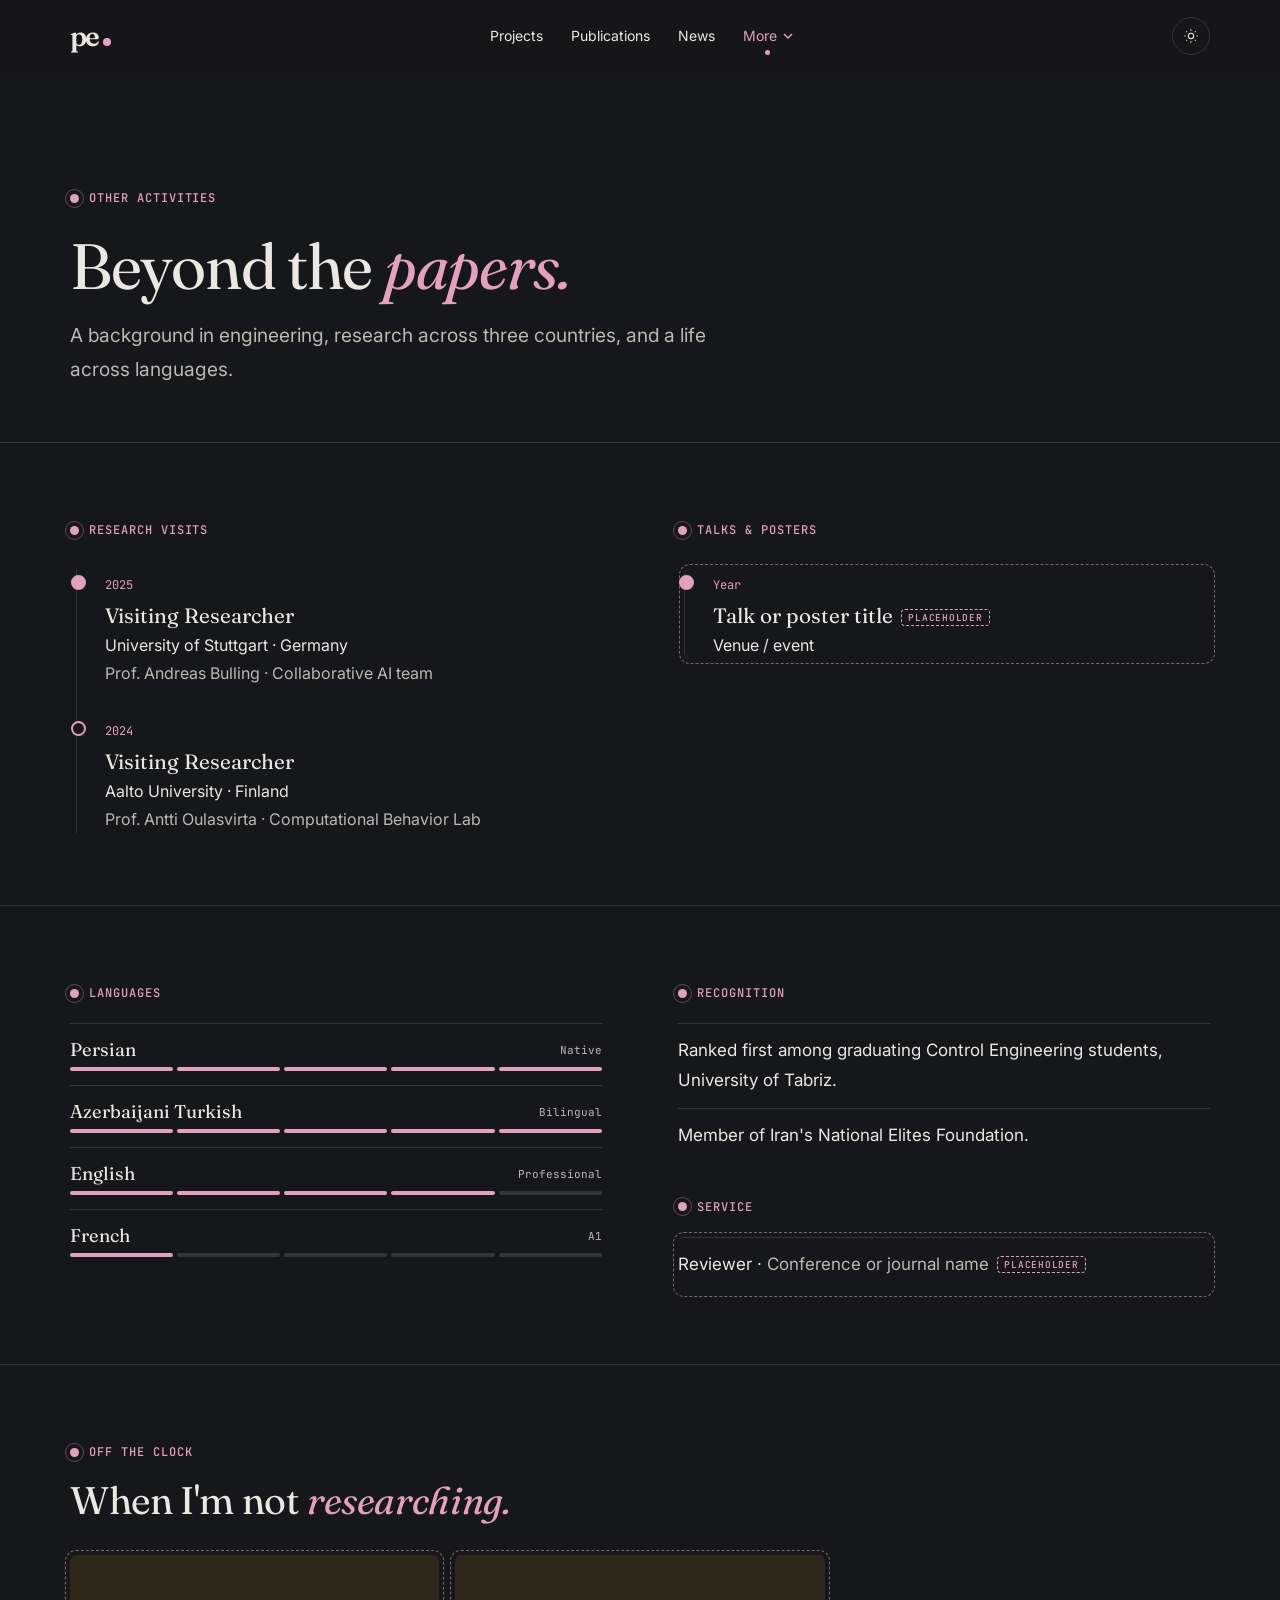
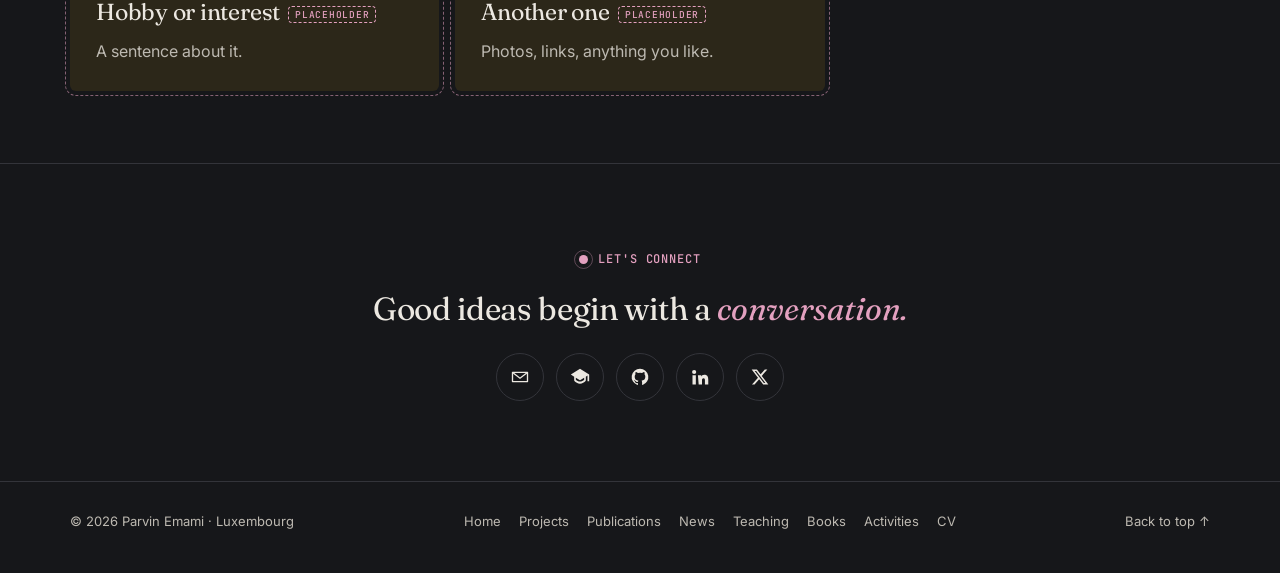
==== commit 81f9406d: "Dark mode by default, cuter avatar, full publication list from Google Scholar Co-Authored-By: Claude" ====
--- a/activities.html
+++ b/activities.html
@@ -12,7 +12,7 @@
   <link rel="preconnect" href="https://fonts.gstatic.com" crossorigin>
   <link rel="stylesheet" href="https://fonts.googleapis.com/css2?family=Fraunces:ital,opsz,wght,SOFT@0,9..144,300..600,0..100;1,9..144,300..600,0..100&family=Inter:wght@400;500;600&family=JetBrains+Mono:wght@400;500&display=swap">
   <link rel="stylesheet" href="assets/css/site.css">
-  <script>try{var t=localStorage.getItem("theme");if(t)document.documentElement.dataset.theme=t}catch(e){}</script>
+  <script>var t;try{t=localStorage.getItem("theme")}catch(e){}document.documentElement.dataset.theme=t||"dark"</script>
 </head>
 <body data-page="activities" id="top">
   <a class="skip-link" href="#main">Skip to content</a>
--- a/assets/css/site.css
+++ b/assets/css/site.css
@@ -167,9 +167,10 @@
 .hero { position: relative; min-height: calc(100svh - 72px); display: grid; align-items: center; padding: 40px 0 60px; isolation: isolate; }
 #gaze-canvas { position: absolute; inset: 0; width: 100%; height: 100%; z-index: -1; pointer-events: none; }
 .hero-grid { display: grid; grid-template-columns: 1.25fr .9fr; gap: clamp(32px, 6vw, 80px); align-items: center; }
-.hero h1 { margin: 22px 0 24px; font: 400 clamp(3.2rem, 9vw, 6.6rem)/1 var(--serif); letter-spacing: -.03em; }
-.hero h1 em { display: block; color: var(--accent); }
-.hero-statement { font: 500 clamp(1.25rem, 2.2vw, 1.6rem)/1.4 var(--serif); max-width: 520px; }
+.hero h1 { margin: 22px 0 24px; font: 400 clamp(3rem, 8vw, 7rem)/1 var(--serif); letter-spacing: -.03em; white-space: nowrap; }
+.hero h1 em { color: var(--accent); }
+.hero-statement { font: 500 clamp(1.05rem, 1.75vw, 1.45rem)/1.4 var(--serif); white-space: nowrap; }
+@media (max-width: 560px) { .hero-statement { white-space: normal; } }
 .hero .intro { margin-top: 14px; color: var(--muted); max-width: 540px; font-size: 18px; }
 .chips { display: flex; flex-wrap: wrap; gap: 8px; margin-top: 26px; }
 .chip {
@@ -195,19 +196,34 @@
 
 .portrait { position: relative; justify-self: center; width: min(400px, 100%); }
 .portrait-frame {
-  position: relative; aspect-ratio: 4 / 5; border-radius: 200px 200px 24px 24px; overflow: hidden;
-  background: var(--plum); box-shadow: var(--shadow);
-}
-.portrait-frame img { width: 100%; height: 100%; object-fit: cover; position: relative; z-index: 1; }
-.portrait-frame .monogram { position: absolute; inset: 0; display: grid; place-items: center; }
-.portrait-frame .monogram svg { width: 100%; height: 100%; }
+  position: relative; aspect-ratio: 1; border-radius: 50%; overflow: hidden; background: var(--plum);
+  box-shadow: 0 0 0 10px var(--paper), 0 0 0 11px var(--line), var(--shadow);
+}
+.portrait::before { /* outer "fixation" ring around the photo */
+  content: ""; position: absolute; left: -22px; right: -22px; top: -22px; aspect-ratio: 1; border-radius: 50%;
+  border: 1px dashed var(--accent); opacity: .45; pointer-events: none;
+  animation: spin 60s linear infinite;
+}
+@keyframes spin { to { transform: rotate(360deg); } }
+.avatar { display: block; width: 100%; height: 100%;
+  --skin: #ecc6a8; --skin-shade: #ddaf8f; --skin-line: #c08a6c;
+  --hair: #2a1d1a; --hair-light: #6a4c42;
+  --blazer: #5e968f; --blazer-line: #477a74; --top: #fbfaf7; --collar-line: #dfe3e1; --avatar-bg: var(--plum); }
+.avatar .ponytail { transform-box: view-box; transform-origin: 150px 122px; animation: sway 3.6s ease-in-out infinite alternate; }
+@keyframes sway { from { transform: rotate(-4deg); } to { transform: rotate(3deg); } }
+:root[data-theme="dark"] .avatar { --avatar-bg: #6b4b5a; }
+@media (prefers-color-scheme: dark) { :root:not([data-theme="light"]) .avatar { --avatar-bg: #6b4b5a; } }
+.avatar .pupils { transition: transform .18s ease-out; }
+.avatar .eyes { transform-box: fill-box; transform-origin: center; animation: blink 5.5s infinite; }
+@keyframes blink { 0%, 94%, 100% { transform: scaleY(1); } 96% { transform: scaleY(.1); } }
+.portrait-wrap { position: relative; }
 .portrait-tag {
-  position: absolute; left: -18px; bottom: 32px; z-index: 2; padding: 10px 14px; border-radius: 14px;
+  position: absolute; left: -10px; bottom: 6%; z-index: 2; padding: 10px 14px; border-radius: 14px;
   background: var(--paper); box-shadow: var(--shadow); font-size: 12px; max-width: 250px; display: flex; gap: 10px; align-items: center;
 }
 .portrait-tag .pulse { width: 8px; height: 8px; border-radius: 50%; background: #5b8c5a; flex: none; box-shadow: 0 0 0 0 rgba(91, 140, 90, .6); animation: pulse 2.4s infinite; }
 @keyframes pulse { 70% { box-shadow: 0 0 0 9px rgba(91, 140, 90, 0); } 100% { box-shadow: 0 0 0 0 rgba(91, 140, 90, 0); } }
-.portrait-caption { margin-top: 16px; font: 11px/1.5 var(--mono); color: var(--muted); text-align: center; }
+.portrait-caption { margin-top: 30px; font: 11px/1.5 var(--mono); color: var(--muted); text-align: center; }
 .gaze-hint { position: absolute; bottom: 18px; left: 0; font: 11px var(--mono); color: var(--muted); display: flex; gap: 8px; align-items: center; }
 
 /* ---------- Cards / grids ---------- */
@@ -333,6 +349,42 @@
 .timeline h3 { font: 400 1.3rem/1.25 var(--serif); margin: 4px 0 2px; }
 .timeline p { font-size: 16px; }
 
+/* ---------- Webcam eye tracking ---------- */
+.eyetrack-btn {
+  display: flex; align-items: center; gap: 8px; margin: 12px auto 0; padding: 7px 14px; border-radius: 999px;
+  border: 1px dashed var(--accent); background: none; color: var(--accent); font: 12px var(--mono); cursor: pointer;
+  width: max-content; white-space: nowrap;
+}
+.eyetrack-btn:hover { background: var(--accent-soft); }
+.eyetrack-btn[hidden] { display: none; }
+.rec { width: 8px; height: 8px; border-radius: 50%; background: #d0453b; flex: none; }
+.et-overlay {
+  position: fixed; inset: 0; z-index: 90; display: grid; place-items: center; padding: 16px;
+  background: color-mix(in srgb, var(--paper) 88%, transparent); backdrop-filter: blur(6px); -webkit-backdrop-filter: blur(6px);
+}
+.et-card { width: min(520px, 100%); background: var(--paper); border: 1px solid var(--line); border-radius: 24px; padding: clamp(22px, 5vw, 36px); box-shadow: var(--shadow); }
+.et-card h2 { font: 400 clamp(1.6rem, 4vw, 2.1rem)/1.2 var(--serif); margin: 12px 0; }
+.et-card h2 em { color: var(--accent); }
+.et-card ul { margin-top: 14px; display: grid; gap: 8px; }
+.et-card li { padding-left: 18px; position: relative; font-size: 15px; color: var(--muted); }
+.et-card li::before { content: ""; position: absolute; left: 0; top: .62em; width: 7px; height: 7px; border-radius: 50%; background: var(--accent); }
+.et-overlay.calibrating { display: block; background: color-mix(in srgb, var(--paper) 94%, transparent); }
+.et-instructions { position: absolute; left: 50%; bottom: 3%; transform: translateX(-50%); width: max-content; max-width: 70%; text-align: center; font-size: 14px; display: flex; flex-wrap: wrap; gap: 10px; justify-content: center; align-items: center; }
+.et-overlay.calibrating .et-instructions { bottom: auto; top: calc(64px + 200px); }
+.et-dot {
+  --fill: 0; position: absolute; width: 30px; height: 30px; margin: -15px 0 0 -15px; border-radius: 50%; cursor: pointer; padding: 0;
+  border: 2px solid var(--accent); background: radial-gradient(circle, var(--accent) calc(var(--fill) * 70%), transparent calc(var(--fill) * 70% + 1%));
+  animation: et-pulse 1.6s infinite;
+}
+.et-dot:disabled { background: var(--accent); opacity: .35; animation: none; cursor: default; }
+@keyframes et-pulse { 50% { box-shadow: 0 0 0 8px var(--gaze-soft); } }
+#webgazerVideoContainer { top: 64px !important; left: 50% !important; transform: translateX(-50%); z-index: 95 !important; border-radius: 14px; overflow: hidden; box-shadow: var(--shadow); }
+.et-status {
+  position: fixed; left: 50%; bottom: 20px; transform: translateX(-50%); z-index: 70; display: flex; align-items: center; gap: 10px;
+  padding: 8px 10px 8px 16px; border-radius: 999px; background: var(--paper); border: 1px solid var(--line); box-shadow: var(--shadow); font-size: 13px; white-space: nowrap;
+}
+.et-status .rec { animation: pulse 2s infinite; }
+
 /* ---------- Placeholders ---------- */
 .placeholder { outline: 1.5px dashed color-mix(in srgb, var(--accent) 55%, transparent); outline-offset: 4px; border-radius: 6px; }
 .ph-badge { font: 500 9.5px var(--mono); letter-spacing: .08em; text-transform: uppercase; color: var(--accent); border: 1px dashed var(--accent); border-radius: 4px; padding: 1px 6px; margin-left: 8px; vertical-align: 2px; white-space: nowrap; }
@@ -350,7 +402,7 @@
 .site-footer a { text-decoration: none; }
 
 /* ---------- Toast ---------- */
-.toast { position: fixed; left: 50%; bottom: 24px; transform: translate(-50%, 20px); background: var(--ink); color: var(--paper); padding: 10px 18px; border-radius: 999px; font-size: 13px; opacity: 0; transition: .25s; z-index: 80; pointer-events: none; }
+.toast { position: fixed; left: 50%; bottom: 76px; transform: translate(-50%, 20px); background: var(--ink); color: var(--paper); padding: 10px 18px; border-radius: 999px; font-size: 13px; opacity: 0; transition: .25s; z-index: 80; pointer-events: none; }
 .toast.show { opacity: 1; transform: translate(-50%, 0); }
 
 /* ---------- Responsive ---------- */
@@ -362,8 +414,9 @@
 @media (max-width: 820px) {
   .hero { min-height: auto; padding-top: 28px; }
   .hero-grid { grid-template-columns: 1fr; }
-  .portrait { order: -1; width: min(240px, 70%); justify-self: start; }
-  .portrait-tag { left: auto; right: -12px; bottom: 16px; max-width: 200px; }
+  .portrait { order: -1; width: min(220px, 62%); justify-self: start; margin: 22px 0 0 22px; }
+  .portrait-tag { left: auto; right: -40px; bottom: 2%; max-width: 200px; }
+  .eyetrack-btn { margin-left: 0; }
   .gaze-hint { display: none; }
   .grid-2 { grid-template-columns: 1fr; }
   .year-group { grid-template-columns: 1fr; gap: 6px; }
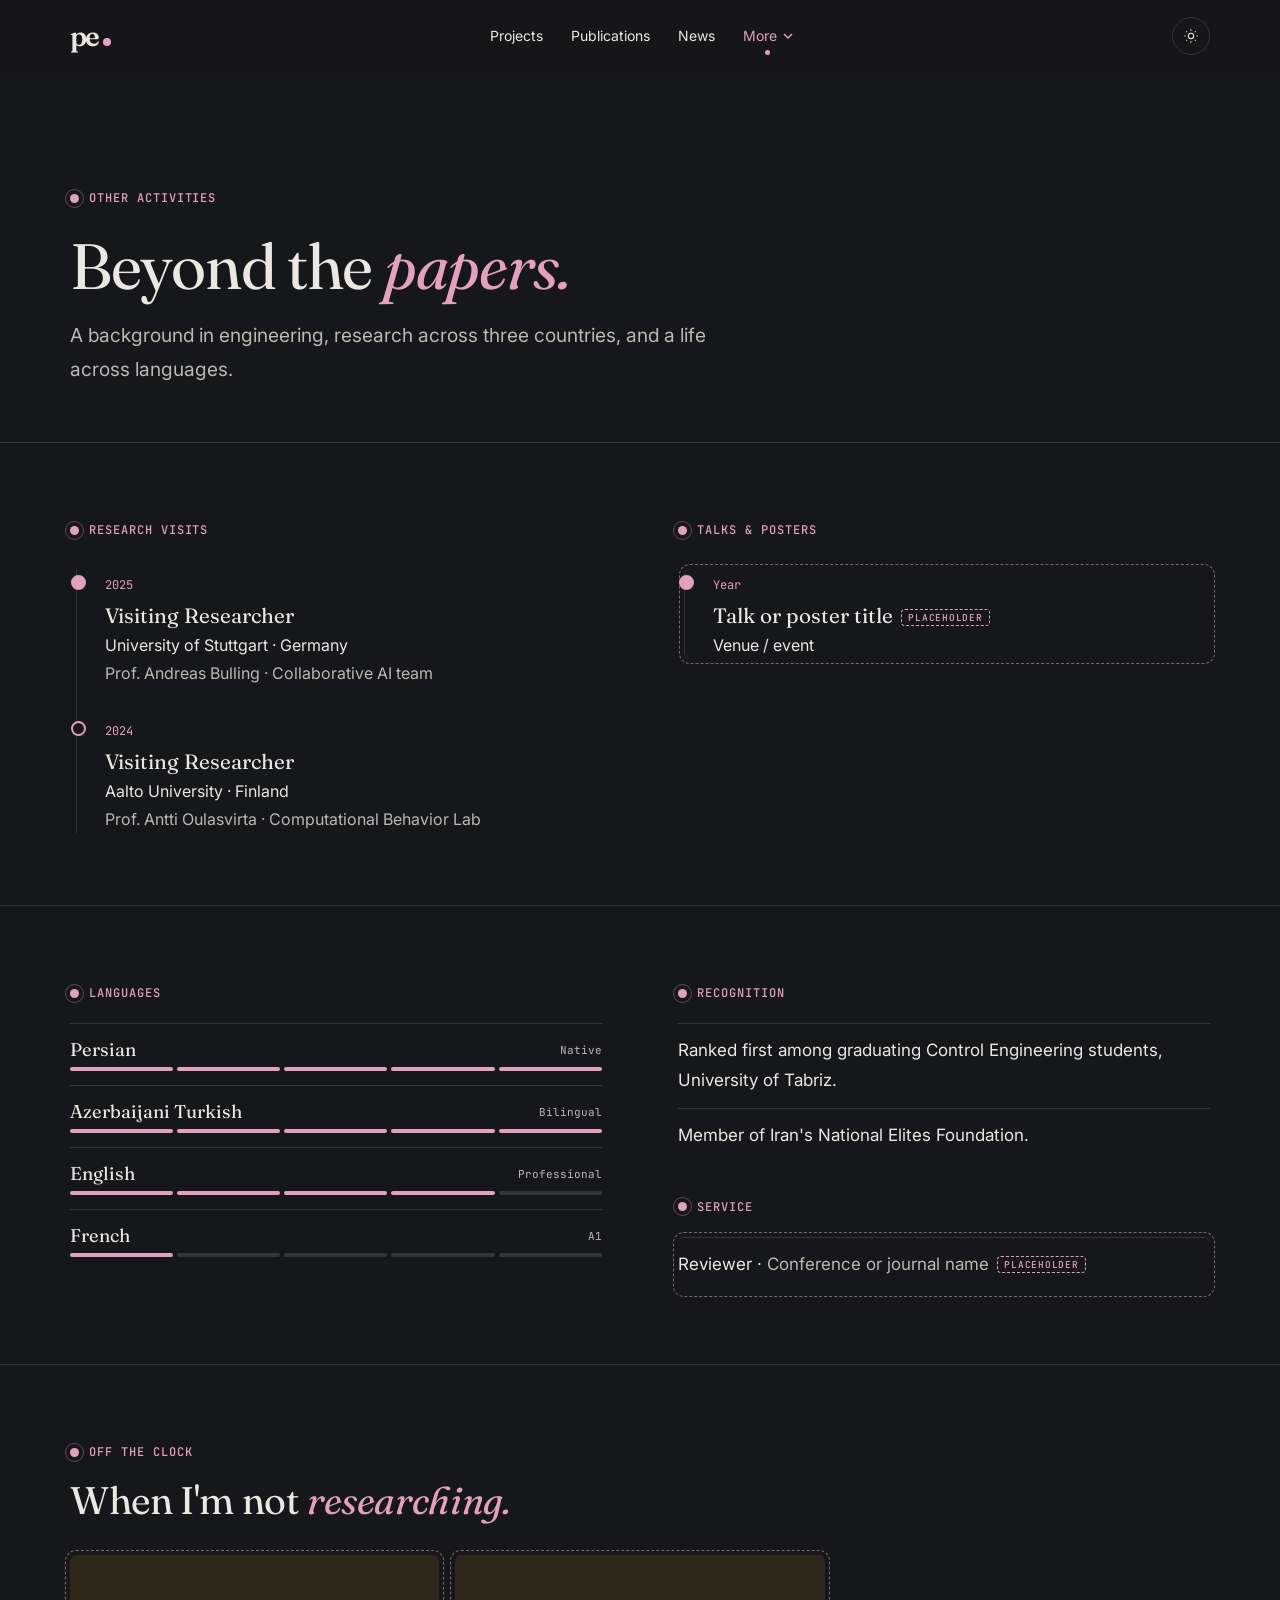
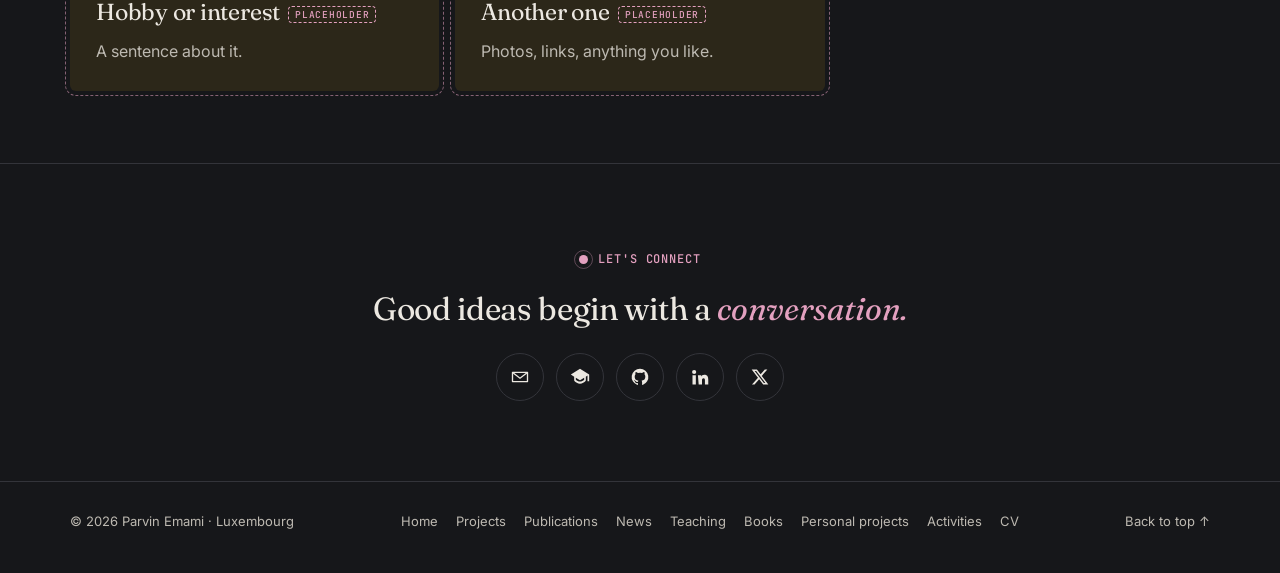
==== commit a329eb34: "Version CSS/JS links so browsers pick up updates Co-Authored-By: Claude Opus 5.5 <noreply@anthropic." ====
--- a/activities.html
+++ b/activities.html
@@ -11,7 +11,7 @@
   <link rel="preconnect" href="https://fonts.googleapis.com">
   <link rel="preconnect" href="https://fonts.gstatic.com" crossorigin>
   <link rel="stylesheet" href="https://fonts.googleapis.com/css2?family=Fraunces:ital,opsz,wght,SOFT@0,9..144,300..600,0..100;1,9..144,300..600,0..100&family=Inter:wght@400;500;600&family=JetBrains+Mono:wght@400;500&display=swap">
-  <link rel="stylesheet" href="assets/css/site.css">
+  <link rel="stylesheet" href="assets/css/site.css?v=202610312319">
   <script>var t;try{t=localStorage.getItem("theme")}catch(e){}document.documentElement.dataset.theme=t||"dark"</script>
 </head>
 <body data-page="activities" id="top">
@@ -42,7 +42,7 @@
   </main>
   <section id="contact" aria-label="Contact"></section>
   <footer id="site-footer"></footer>
-  <script src="assets/js/data.js"></script>
-  <script src="assets/js/main.js"></script>
+  <script src="assets/js/data.js?v=202610312319"></script>
+  <script src="assets/js/main.js?v=202610312319"></script>
 </body>
 </html>
--- a/assets/css/site.css
+++ b/assets/css/site.css
@@ -147,7 +147,7 @@
   .nav-links > a, .more-btn { padding: 12px 4px; border-radius: 0; font-size: 18px; font-family: var(--serif); border-bottom: 1px solid var(--line); width: 100%; justify-content: space-between; }
   .nav-links > a[aria-current="page"]::after, .more-btn.active::after { left: auto; right: 4px; top: 50%; margin-top: -2.5px; }
   .more-btn { display: none; }
-  .more-menu { position: static; opacity: 1; visibility: visible; transform: none; box-shadow: none; border: 0; padding: 0; min-width: 0; background: none; }
+  .more-menu { position: static; opacity: 1; visibility: inherit; transform: none; box-shadow: none; border: 0; padding: 0; min-width: 0; background: none; }
   .more-menu a { padding: 12px 4px; border-radius: 0; font: 18px var(--serif); border-bottom: 1px solid var(--line); }
   .more-menu a small { display: none; }
 }
@@ -164,7 +164,7 @@
 .arrow-link:hover { border-color: var(--accent); }
 
 /* ---------- Home hero ---------- */
-.hero { position: relative; min-height: calc(100svh - 72px); display: grid; align-items: center; padding: 40px 0 60px; isolation: isolate; }
+.hero { position: relative; min-height: calc(100svh - 72px); display: grid; align-items: center; padding: 40px 0 60px; isolation: isolate; touch-action: manipulation; }
 #gaze-canvas { position: absolute; inset: 0; width: 100%; height: 100%; z-index: -1; pointer-events: none; }
 .hero-grid { display: grid; grid-template-columns: 1.25fr .9fr; gap: clamp(32px, 6vw, 80px); align-items: center; }
 .hero h1 { margin: 22px 0 24px; font: 400 clamp(3rem, 8vw, 7rem)/1 var(--serif); letter-spacing: -.03em; white-space: nowrap; }
@@ -208,7 +208,7 @@
 .avatar { display: block; width: 100%; height: 100%;
   --skin: #ecc6a8; --skin-shade: #ddaf8f; --skin-line: #c08a6c;
   --hair: #2a1d1a; --hair-light: #6a4c42;
-  --blazer: #5e968f; --blazer-line: #477a74; --top: #fbfaf7; --collar-line: #dfe3e1; --avatar-bg: var(--plum); }
+  --top: #f6f4f0; --top-line: #e2ddd5; --avatar-bg: var(--plum); }
 .avatar .ponytail { transform-box: view-box; transform-origin: 150px 122px; animation: sway 3.6s ease-in-out infinite alternate; }
 @keyframes sway { from { transform: rotate(-4deg); } to { transform: rotate(3deg); } }
 :root[data-theme="dark"] .avatar { --avatar-bg: #6b4b5a; }
@@ -256,6 +256,7 @@
 .status { display: inline-flex; gap: 8px; align-items: center; font: 11px var(--mono); margin-top: 18px; }
 .related { margin-top: 20px; border-top: 1px solid color-mix(in srgb, var(--ink) 15%, transparent); padding-top: 14px; }
 .related li { font-size: 14px; margin-top: 6px; }
+.project-shot { width: min(180px, 50%); border-radius: 22px; margin-bottom: 18px; box-shadow: 0 10px 30px rgba(0,0,0,.18); }
 .project svg.deco { position: absolute; right: -40px; bottom: -40px; width: 220px; opacity: .35; pointer-events: none; }
 
 /* ---------- Publications ---------- */
@@ -359,18 +360,18 @@
 .eyetrack-btn[hidden] { display: none; }
 .rec { width: 8px; height: 8px; border-radius: 50%; background: #d0453b; flex: none; }
 .et-overlay {
-  position: fixed; inset: 0; z-index: 90; display: grid; place-items: center; padding: 16px;
+  position: fixed; inset: 0; z-index: 90; display: flex; padding: 16px; overflow-y: auto; overscroll-behavior: contain;
   background: color-mix(in srgb, var(--paper) 88%, transparent); backdrop-filter: blur(6px); -webkit-backdrop-filter: blur(6px);
 }
-.et-card { width: min(520px, 100%); background: var(--paper); border: 1px solid var(--line); border-radius: 24px; padding: clamp(22px, 5vw, 36px); box-shadow: var(--shadow); }
+.et-card { margin: auto; width: min(520px, 100%); background: var(--paper); border: 1px solid var(--line); border-radius: 24px; padding: clamp(22px, 5vw, 36px); box-shadow: var(--shadow); }
 .et-card h2 { font: 400 clamp(1.6rem, 4vw, 2.1rem)/1.2 var(--serif); margin: 12px 0; }
 .et-card h2 em { color: var(--accent); }
 .et-card ul { margin-top: 14px; display: grid; gap: 8px; }
 .et-card li { padding-left: 18px; position: relative; font-size: 15px; color: var(--muted); }
 .et-card li::before { content: ""; position: absolute; left: 0; top: .62em; width: 7px; height: 7px; border-radius: 50%; background: var(--accent); }
 .et-overlay.calibrating { display: block; background: color-mix(in srgb, var(--paper) 94%, transparent); }
-.et-instructions { position: absolute; left: 50%; bottom: 3%; transform: translateX(-50%); width: max-content; max-width: 70%; text-align: center; font-size: 14px; display: flex; flex-wrap: wrap; gap: 10px; justify-content: center; align-items: center; }
-.et-overlay.calibrating .et-instructions { bottom: auto; top: calc(64px + 200px); }
+.et-instructions { position: absolute; left: 50%; bottom: 3%; transform: translateX(-50%); width: max-content; max-width: calc(100% - 32px); text-align: center; font-size: 14px; display: flex; flex-wrap: nowrap; gap: 8px; justify-content: center; align-items: center; }
+.et-overlay.calibrating .et-instructions { bottom: auto; top: 264px; }
 .et-dot {
   --fill: 0; position: absolute; width: 30px; height: 30px; margin: -15px 0 0 -15px; border-radius: 50%; cursor: pointer; padding: 0;
   border: 2px solid var(--accent); background: radial-gradient(circle, var(--accent) calc(var(--fill) * 70%), transparent calc(var(--fill) * 70% + 1%));
@@ -384,6 +385,9 @@
   padding: 8px 10px 8px 16px; border-radius: 999px; background: var(--paper); border: 1px solid var(--line); box-shadow: var(--shadow); font-size: 13px; white-space: nowrap;
 }
 .et-status .rec { animation: pulse 2s infinite; }
+.et-target { pointer-events: none; width: 22px; height: 22px; margin: -11px 0 0 -11px; background: var(--accent); }
+.et-rough { color: #d0453b; }
+@media (max-width: 560px) { .et-instructions { font-size: 13px; } .et-status { bottom: 12px; gap: 6px; padding: 6px 6px 6px 12px; font-size: 12px; } }
 
 /* ---------- Placeholders ---------- */
 .placeholder { outline: 1.5px dashed color-mix(in srgb, var(--accent) 55%, transparent); outline-offset: 4px; border-radius: 6px; }
@@ -417,7 +421,7 @@
   .portrait { order: -1; width: min(220px, 62%); justify-self: start; margin: 22px 0 0 22px; }
   .portrait-tag { left: auto; right: -40px; bottom: 2%; max-width: 200px; }
   .eyetrack-btn { margin-left: 0; }
-  .gaze-hint { display: none; }
+  .gaze-hint { position: static !important; margin-top: 18px; }
   .grid-2 { grid-template-columns: 1fr; }
   .year-group { grid-template-columns: 1fr; gap: 6px; }
   .year-group .yr { position: static; font-size: 1.8rem; }
